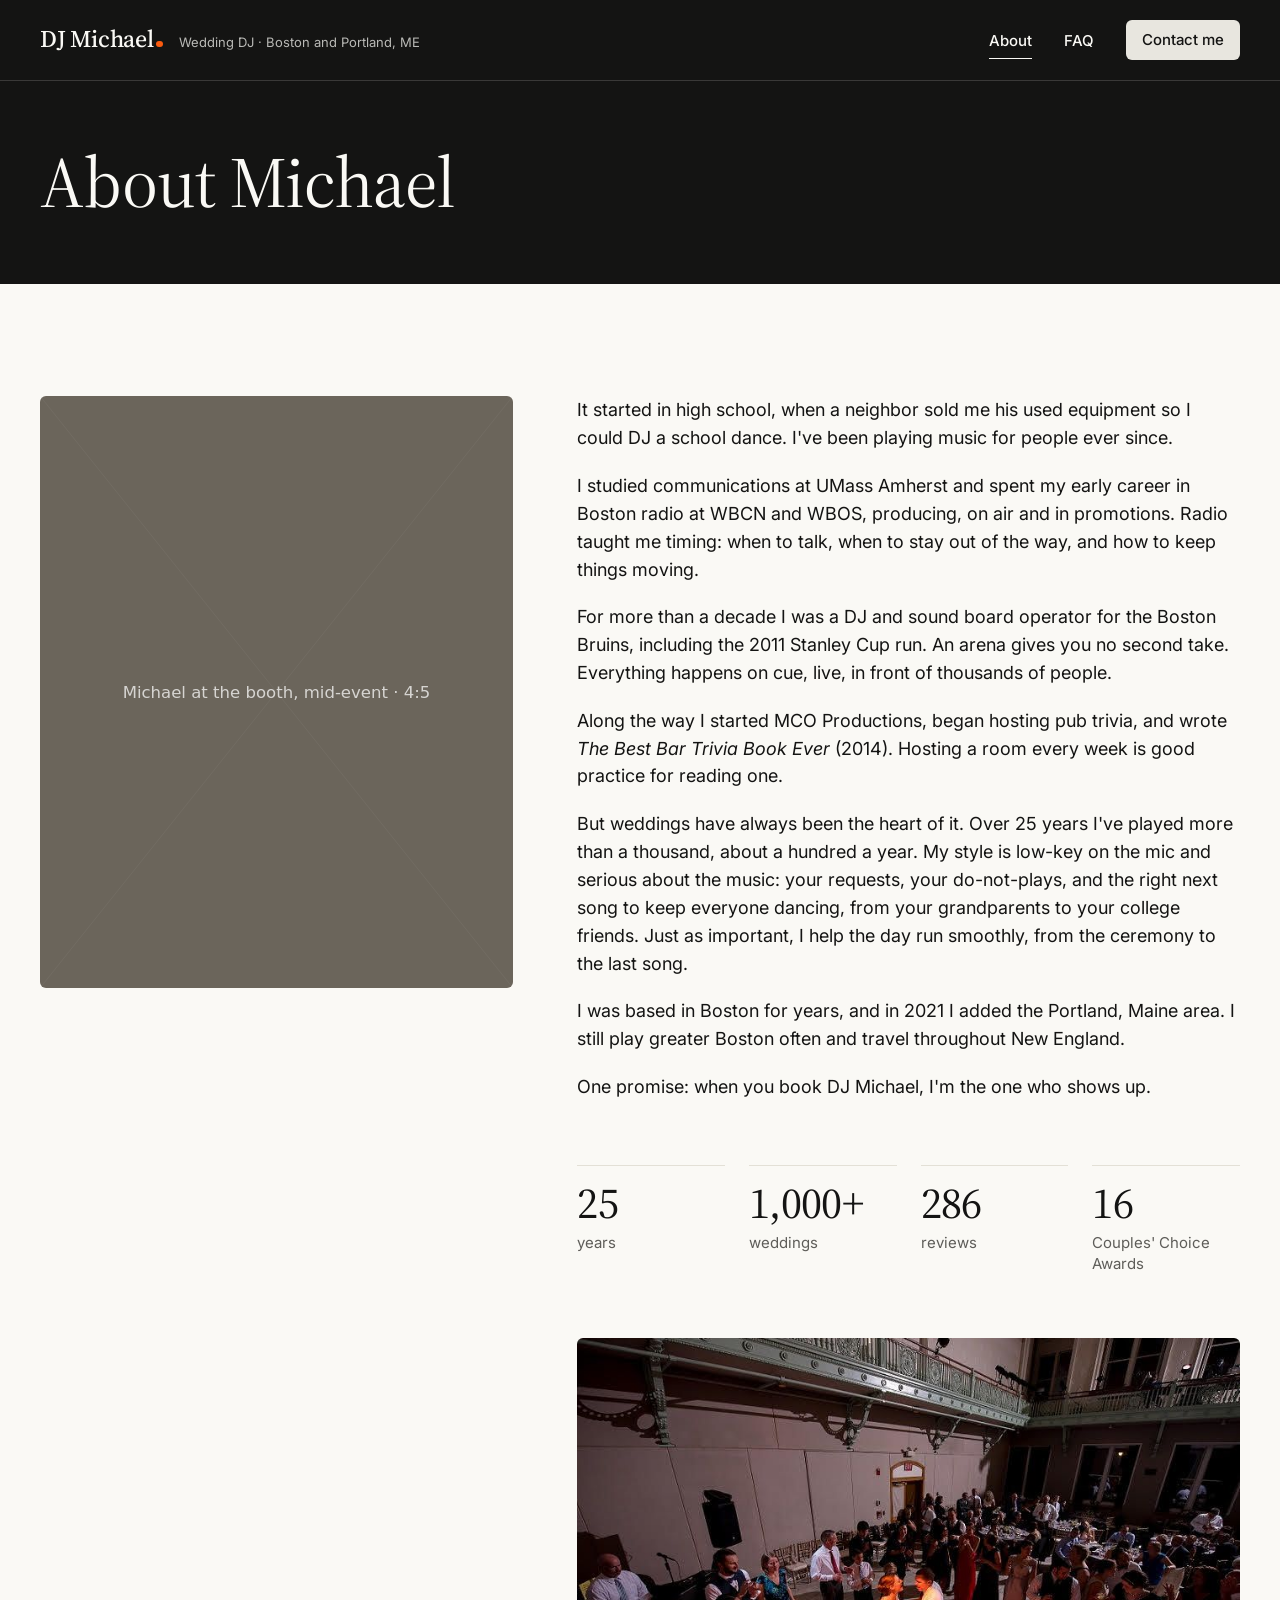
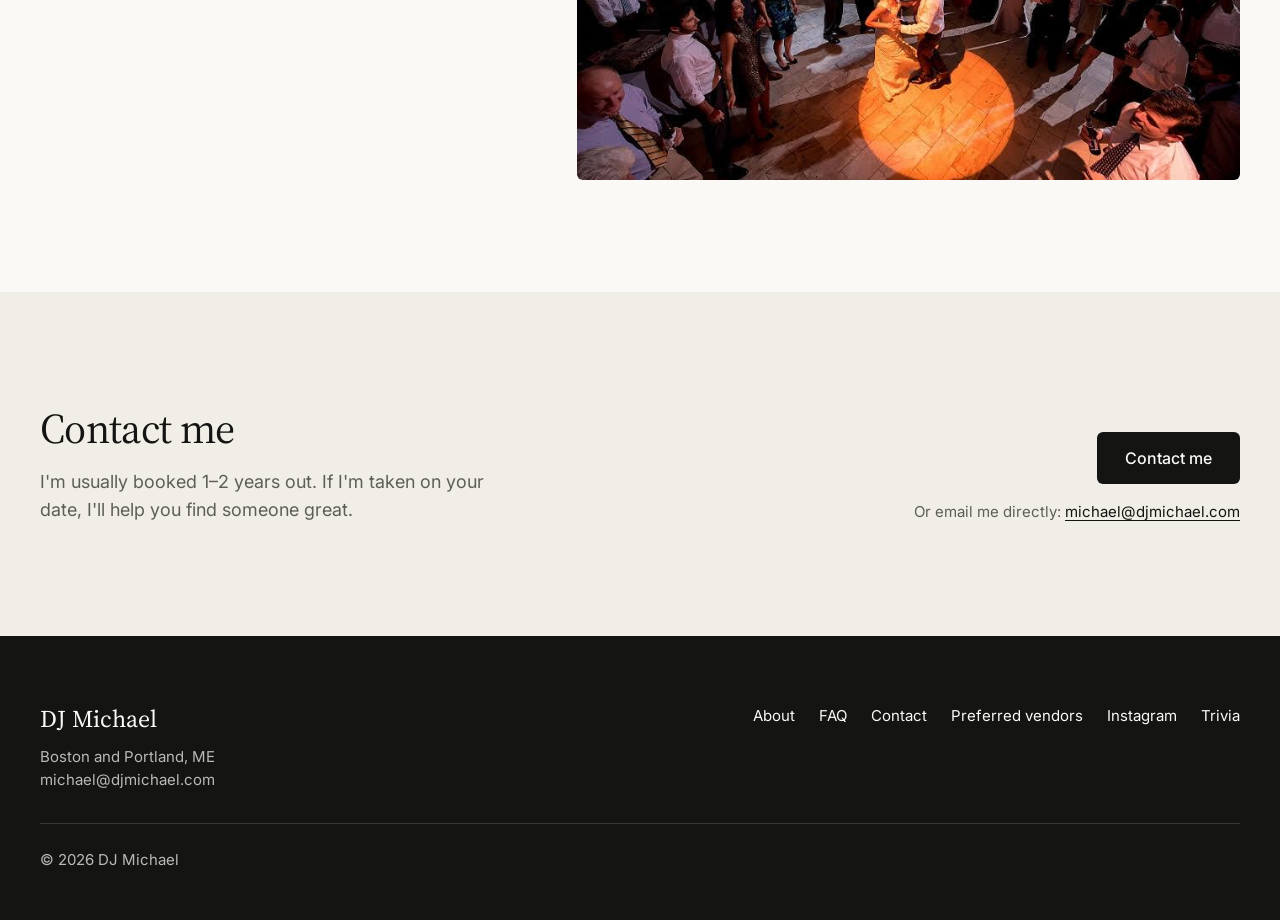
==== about.html @ bcf540a5 "Add About, FAQ, Contact and Vendors pages Built from the home page's header, footer and contact-bloc" ====
<!doctype html>
<html lang="en" data-type="a">
<head>
  <meta charset="utf-8">
  <meta name="viewport" content="width=device-width, initial-scale=1">
  <title>About Michael O'Neill | DJ Michael</title>
  <meta name="description" content="From a high school dance to the Bruins&#x27; Stanley Cup season to 1,000+ weddings: the story behind DJ Michael.">
  <link rel="canonical" href="https://djmichael.com/about">
  <meta property="og:type" content="website">
  <meta property="og:title" content="About Michael O&#x27;Neill | DJ Michael">
  <meta property="og:description" content="From a high school dance to the Bruins&#x27; Stanley Cup season to 1,000+ weddings: the story behind DJ Michael.">
  <meta property="og:url" content="https://djmichael.com/about">
  <meta name="theme-color" content="#141413">

  <!-- Fonts: both pairings load for the prototype. Phase 2 self-hosts only the winner. -->
  <link rel="preconnect" href="https://fonts.googleapis.com">
  <link rel="preconnect" href="https://fonts.gstatic.com" crossorigin>
  <link rel="stylesheet" href="https://fonts.googleapis.com/css2?family=Inter:wght@400;500;600&family=Source+Serif+4:opsz,wght@8..60,400;8..60,500&family=Newsreader:opsz,wght@6..72,400;6..72,500&family=Instrument+Sans:wght@400;500;600&display=swap">

  <link rel="stylesheet" href="assets/css/tokens.css">
  <link rel="stylesheet" href="assets/css/site.css">
  <script>document.documentElement.classList.add('js');</script>
  <script src="assets/js/site.js" defer></script>

  <!-- GA4: carry over in Phase 2.
  <script async src="https://www.googletagmanager.com/gtag/js?id=G-7Y08SVNRHQ"></script>
  <script>
    window.dataLayer = window.dataLayer || [];
    function gtag(){dataLayer.push(arguments);}
    gtag('js', new Date());
    gtag('config', 'G-7Y08SVNRHQ');
  </script>
  -->

</head>
<body>
  <a class="skip-link" href="#main">Skip to content</a>

  <!-- part: header -->
  <header class="site-header" data-part="header">
    <div class="site-header__inner container">
      <a class="wordmark" href="index.html">
        <span class="wordmark__name">DJ Michael</span>
        <span class="wordmark__tagline">Wedding DJ · Boston and Portland, ME</span>
      </a>

      <nav class="site-nav" id="site-menu" aria-label="Main">
        <ul class="site-nav__list">
          <li class="site-nav__item site-nav__item--mobile"><a class="site-nav__link" href="index.html">Home</a></li>
          <li class="site-nav__item"><a class="site-nav__link" href="about.html" aria-current="page">About</a></li>
          <li class="site-nav__item"><a class="site-nav__link" href="faq.html">FAQ</a></li>
        </ul>
        <div class="site-nav__extra">
          <a class="btn btn--primary btn--block" href="contact.html">Contact me</a>
          <a class="site-nav__email" href="mailto:michael@djmichael.com">michael@djmichael.com</a>
        </div>
      </nav>

      <a class="btn btn--primary btn--header site-header__cta" href="contact.html">Contact me</a>

      <button class="menu-toggle" type="button" aria-expanded="false" aria-controls="site-menu">
        <span class="visually-hidden">Menu</span>
        <svg class="menu-toggle__icon" width="24" height="24" viewBox="0 0 24 24" aria-hidden="true" focusable="false">
          <path class="menu-toggle__open" d="M3 7h18M3 12h18M3 17h18" />
          <path class="menu-toggle__close" d="M5 5l14 14M19 5L5 19" />
        </svg>
      </button>
    </div>
  </header>
  <!-- /part: header -->

  <main id="main">

    <!-- part: page-head -->
    <section class="page-head" data-part="page-head" aria-labelledby="page-title">
      <div class="container">
        <h1 class="page-head__title" id="page-title">About Michael</h1>
      </div>
    </section>
    <!-- /part: page-head -->

    <!-- part: about-bio -->
    <section class="section about-page" data-part="about-bio" aria-label="Biography">
      <div class="container">
        <figure class="about-page__lead">
          <!-- PLACEHOLDER: Michael working the booth, mid-event (photo coming from the client). -->
          <img class="about-page__img" src="assets/img/about-booth.svg" width="1600" height="2000" alt="Michael at the DJ booth during a wedding reception">
        </figure>
        <div class="prose about-page__bio">
          <p>It started in high school, when a neighbor sold me his used equipment so I could DJ a school dance. I've been playing music for people ever since.</p>
          <p>I studied communications at UMass Amherst and spent my early career in Boston radio at WBCN and WBOS, producing, on air and in promotions. Radio taught me timing: when to talk, when to stay out of the way, and how to keep things moving.</p>
          <p>For more than a decade I was a DJ and sound board operator for the Boston Bruins, including the 2011 Stanley Cup run. An arena gives you no second take. Everything happens on cue, live, in front of thousands of people.</p>
          <p>Along the way I started MCO Productions, began hosting pub trivia, and wrote <cite>The Best Bar Trivia Book Ever</cite> (2014). Hosting a room every week is good practice for reading one.</p>
          <p>But weddings have always been the heart of it. Over 25 years I've played more than a thousand, about a hundred a year. My style is low-key on the mic and serious about the music: your requests, your do-not-plays, and the right next song to keep everyone dancing, from your grandparents to your college friends. Just as important, I help the day run smoothly, from the ceremony to the last song.</p>
          <p>I was based in Boston for years, and in 2021 I added the Portland, Maine area. I still play greater Boston often and travel throughout New England.</p>
          <p>One promise: when you book DJ Michael, I'm the one who shows up.</p>
        </div>
        <dl class="stats about-page__stats">
          <div class="stats__item"><dt class="stats__label">years</dt><dd class="stats__value">25</dd></div>
          <div class="stats__item"><dt class="stats__label">weddings</dt><dd class="stats__value">1,000+</dd></div>
          <div class="stats__item"><dt class="stats__label">reviews</dt><dd class="stats__value">286</dd></div>
          <div class="stats__item"><dt class="stats__label">Couples' Choice Awards</dt><dd class="stats__value">16</dd></div>
        </dl>
        <figure class="about-page__support">
          <img class="about-page__img about-page__img--wide" src="assets/img/web/spotlight-dance-800.jpg" width="788" height="526" alt="A couple dancing in a spotlight, surrounded by guests" loading="lazy">
        </figure>
      </div>
    </section>
    <!-- /part: about-bio -->

    <!-- part: contact-cta (closing block on inner pages; links to /contact per spec) -->
    <section class="section contact-cta" data-part="contact-cta" aria-labelledby="contact-cta-title">
      <div class="contact-cta__inner container">
        <div>
          <h2 class="section__title contact-cta__title" id="contact-cta-title">Contact me</h2>
          <p class="contact-cta__note">I'm usually booked 1–2 years out. If I'm taken on your date, I'll help you find someone great.</p>
        </div>
        <div class="contact-cta__actions">
          <a class="btn btn--primary btn--large" href="contact.html">Contact me</a>
          <p class="contact-cta__email">Or email me directly: <a href="mailto:michael@djmichael.com">michael@djmichael.com</a></p>
        </div>
      </div>
    </section>
    <!-- /part: contact-cta -->

  </main>

  <!-- part: footer -->
  <footer class="site-footer" data-part="footer">
    <div class="site-footer__inner container">
      <div class="site-footer__brand">
        <p class="site-footer__name">DJ Michael</p>
        <p class="site-footer__meta">Boston and Portland, ME</p>
        <p class="site-footer__meta"><a href="mailto:michael@djmichael.com">michael@djmichael.com</a></p>
      </div>
      <nav class="site-footer__nav" aria-label="Footer">
        <ul class="site-footer__list">
          <li><a href="about.html">About</a></li>
          <li><a href="faq.html">FAQ</a></li>
          <li><a href="contact.html">Contact</a></li>
          <li><a href="vendors.html">Preferred vendors</a></li>
          <li><a href="https://www.instagram.com/djmichaelo/" target="_blank" rel="noopener">Instagram<span class="visually-hidden"> (opens in a new tab)</span></a></li>
          <li><a href="https://mcoproductions.com" target="_blank" rel="noopener">Trivia<span class="visually-hidden"> (opens in a new tab)</span></a></li>
        </ul>
      </nav>
      <p class="site-footer__copy">© <span data-year>2026</span> DJ Michael</p>
    </div>
  </footer>
  <!-- /part: footer -->
</body>
</html>
---- assets/css/tokens.css ----
/* ==========================================================================
   Design tokens — djmichael.com
   Everything visual that might change lives here as a custom property.
   Variant blocks at the bottom are driven by data-* attributes on <html>
   (see the dev switcher in site.js). Delete the losing variants once the
   direction is approved.
   ========================================================================== */

:root {
  /* Color ---------------------------------------------------------------- */
  --orange: #FA5B0F;          /* highlight only: hover underlines, small details, focus. Never a fill or text. */
  --black: #141413;           /* text, wordmark, footer */
  --white: #FFFFFF;           /* cards, form fields */
  --paper: #FAF9F5;           /* page background */
  --paper-2: #F0EEE6;         /* tinted band (contact block) */
  --gray-100: #E8E6DF;        /* light buttons on dark surfaces */
  --gray-200: #E3E0D6;        /* hairlines */
  --gray-500: #87867F;        /* form borders, non-text UI (3.6:1 on white) */
  --gray-700: #5E5D59;        /* secondary text (6:1 on paper) */
  --error: #B3261E;

  --text: var(--black);
  --text-muted: var(--gray-700);
  --rule: var(--gray-200);
  --focus: var(--orange);

  /* Type ----------------------------------------------------------------- */
  --font-display: "Source Serif 4", Georgia, "Times New Roman", serif;
  --font-text: "Inter", ui-sans-serif, system-ui, -apple-system, "Segoe UI", sans-serif;
  --display-weight: 400;
  --display-tracking: -0.015em;

  --fs-body: 1.125rem;        /* 18px */
  --lh-body: 1.55;
  --fs-small: 0.9375rem;      /* 15px */
  --fs-xsmall: 0.8125rem;     /* 13px floor */
  --fs-h1: clamp(2.5rem, 1.6rem + 3.6vw, 4.5rem);      /* 40 → 72 */
  --fs-hero: clamp(2.25rem, 1.2rem + 2.6vw, 3.75rem);  /* 36 → 60, sized to the banner */
  --fs-h2: clamp(1.75rem, 1.35rem + 1.6vw, 2.75rem);   /* 28 → 44 */
  --fs-h3: 1.375rem;          /* 22px */
  --fs-quote: clamp(1.25rem, 1.1rem + 0.5vw, 1.5rem);
  --fs-stat: clamp(2rem, 1.6rem + 1.4vw, 2.75rem);
  --lh-tight: 1.05;
  --lh-heading: 1.15;

  /* Space (8px grid) ----------------------------------------------------- */
  --s-1: 0.5rem;   /* 8 */
  --s-2: 1rem;     /* 16 */
  --s-3: 1.5rem;   /* 24 */
  --s-4: 2rem;     /* 32 */
  --s-5: 3rem;     /* 48 */
  --s-6: 4rem;     /* 64 */
  --s-7: 5rem;     /* 80 */
  --section-pad: clamp(4.5rem, 3rem + 5vw, 7.5rem);   /* 72 → 120 */
  --gutter: 1.5rem;
  --container: 75rem;         /* 1200px */
  --measure: 65ch;
  --header-h: 4.5rem;

  /* Shape ---------------------------------------------------------------- */
  --radius: 6px;
  --hairline: 1px solid var(--rule);

  /* Buttons (primary). Dark surfaces override these in site.css. -------- */
  --btn-bg: var(--black);
  --btn-fg: var(--paper);
  --btn-bg-hover: var(--black);
  --btn-fg-hover: var(--white);
}

@media (min-width: 64em) {
  :root {
    --gutter: 2.5rem;
    --header-h: 5rem;
  }
}

/* --------------------------------------------------------------------------
   Variant: type pairing
   -------------------------------------------------------------------------- */
:root[data-type="b"] {
  --font-display: "Newsreader", Georgia, "Times New Roman", serif;
  --font-text: "Instrument Sans", ui-sans-serif, system-ui, -apple-system, "Segoe UI", sans-serif;
  --display-weight: 400;
  --display-tracking: -0.02em;
}
---- assets/css/site.css ----
/* ==========================================================================
   djmichael.com — layout and components
   Depends on tokens.css. Sections map 1:1 to future template parts.
   ========================================================================== */

/* Base ------------------------------------------------------------------- */
*, *::before, *::after { box-sizing: border-box; }

html {
  -webkit-text-size-adjust: 100%;
  text-size-adjust: 100%;
  scroll-padding-top: calc(var(--header-h) + var(--s-2));
}

body {
  margin: 0;
  background: var(--paper);
  color: var(--text);
  font-family: var(--font-text);
  font-size: var(--fs-body);
  line-height: var(--lh-body);
  -webkit-font-smoothing: antialiased;
  overflow-x: clip;
}

body.is-menu-open { overflow: hidden; }

img, video, svg { display: block; max-width: 100%; }
img, video { height: auto; }

h1, h2, h3, p, ul, ol, dl, dd, figure, blockquote { margin: 0; }
ul, ol { padding: 0; list-style: none; }

a { color: inherit; text-decoration-thickness: 1px; text-underline-offset: 0.2em; }
a:hover { text-decoration-color: var(--orange); }

:focus-visible {
  outline: 2px solid var(--focus);
  outline-offset: 3px;
  border-radius: 2px;
}

@media (prefers-reduced-motion: reduce) {
  *, *::before, *::after { transition: none !important; animation: none !important; scroll-behavior: auto !important; }
}

.container {
  width: 100%;
  max-width: calc(var(--container) + var(--gutter) * 2);
  margin-inline: auto;
  padding-inline: var(--gutter);
}

.visually-hidden {
  position: absolute !important;
  width: 1px; height: 1px;
  padding: 0; margin: -1px;
  overflow: hidden; clip: rect(0 0 0 0);
  white-space: nowrap; border: 0;
}

.skip-link {
  position: absolute; left: var(--s-2); top: -100px; z-index: 100;
  padding: var(--s-1) var(--s-2);
  background: var(--black); color: var(--white);
  border-radius: var(--radius);
}
.skip-link:focus { top: var(--s-1); }

/* Type helpers ------------------------------------------------------------ */
.eyebrow {
  font-family: var(--font-text);
  font-size: var(--fs-xsmall);
  font-weight: 500;
  letter-spacing: 0.08em;
  text-transform: uppercase;
}

.section__title,
.hero__title {
  font-family: var(--font-display);
  font-weight: var(--display-weight);
  letter-spacing: var(--display-tracking);
  text-wrap: balance;
}

.section__title {
  font-size: var(--fs-h2);
  line-height: var(--lh-heading);
  margin-bottom: var(--s-5);
}

.link-arrow {
  font-weight: 500;
  text-decoration: none;
  border-bottom: 1px solid currentColor;
  padding-bottom: 2px;
  transition: border-color 0.15s;
}
.link-arrow::after { content: " →"; }
.link-arrow:hover { border-bottom-color: var(--orange); }

/* Buttons -----------------------------------------------------------------
   Orange is a highlight, not a fill: it shows as an underline on hover.
   Dark contexts (header, hero) swap the button tokens to light gray. */
.btn {
  display: inline-flex;
  align-items: center;
  justify-content: center;
  min-height: 44px;
  padding: 0.625rem 1.25rem;
  border: 0;
  border-radius: var(--radius);
  font: 500 var(--fs-small) / 1.2 var(--font-text);
  text-decoration: none;
  white-space: nowrap;
  cursor: pointer;
  transition: background-color 0.15s, color 0.15s, box-shadow 0.15s;
}

.btn--primary {
  background: var(--btn-bg);
  color: var(--btn-fg);
}
.btn--primary:hover {
  background: var(--btn-bg-hover);
  color: var(--btn-fg-hover);
  box-shadow: inset 0 -3px 0 var(--orange);
}

.btn--large { min-height: 52px; padding: 0.875rem 1.75rem; font-size: 1rem; }
.btn--block { display: flex; width: 100%; }
.btn--header { min-height: 40px; padding: 0.5rem 1rem; }

/* Dark surfaces ------------------------------------------------------------ */
.site-header,
.hero,
.page-head,
.site-footer {
  --text: var(--paper);
  --text-muted: rgb(250 249 245 / 0.72);
  --rule: rgb(250 249 245 / 0.16);
  --hairline: 1px solid var(--rule);
  --btn-bg: var(--gray-100);
  --btn-fg: var(--black);
  --btn-bg-hover: var(--white);
  --btn-fg-hover: var(--black);
  color: var(--text);
}

/* Header ------------------------------------------------------------------ */
.site-header {
  position: sticky;
  top: 0;
  z-index: 50;
  background: var(--black);
  border-bottom: var(--hairline);
}

.site-header__inner {
  display: flex;
  align-items: center;
  gap: var(--s-2);
  height: var(--header-h);
}

.wordmark {
  display: flex;
  align-items: baseline;
  gap: var(--s-2);
  margin-right: auto;
  text-decoration: none;
  min-width: 0;
}
.wordmark__name {
  font-family: var(--font-display);
  font-size: 1.5rem;
  font-weight: 500;
  letter-spacing: -0.01em;
  line-height: 1;
  white-space: nowrap;
}
.wordmark__name::after {
  content: "";
  display: inline-block;
  width: 0.28em; height: 0.28em;
  margin-left: 0.12em;
  background: var(--orange);
  border-radius: 50%;
}
.wordmark__tagline {
  display: none;
  font-size: var(--fs-xsmall);
  color: var(--text-muted);
  white-space: nowrap;
}

.site-nav__list { display: flex; gap: var(--s-4); }
.site-nav__link {
  font-size: var(--fs-small);
  font-weight: 500;
  text-decoration: none;
  padding-block: var(--s-1);
  border-bottom: 1px solid transparent;
}
.site-nav__link:hover { border-bottom-color: var(--orange); }
.site-nav__link[aria-current="page"] { border-bottom-color: currentColor; }

.menu-toggle {
  display: inline-grid;
  place-items: center;
  width: 44px; height: 44px;
  margin-right: -10px;
  padding: 0;
  background: none; border: 0;
  color: var(--text);
  cursor: pointer;
}
.menu-toggle__icon { fill: none; stroke: currentColor; stroke-width: 1.75; stroke-linecap: round; }
.menu-toggle__close { display: none; }
.menu-toggle[aria-expanded="true"] .menu-toggle__open { display: none; }
.menu-toggle[aria-expanded="true"] .menu-toggle__close { display: block; }

/* Mobile: nav is a full-screen panel opened by the toggle */
@media (max-width: 47.99em) {
  .site-nav {
    position: fixed;
    inset: var(--header-h) 0 0 0;
    padding: var(--s-2) var(--gutter) var(--s-5);
    background: var(--black);
    overflow-y: auto;
    display: none;
  }
  .site-nav.is-open { display: block; }
  .site-nav__list { flex-direction: column; gap: 0; }
  .site-nav__link {
    display: block;
    padding-block: var(--s-2);
    border-bottom: var(--hairline);
    font-family: var(--font-display);
    font-size: 1.75rem;
    font-weight: var(--display-weight);
  }
  .site-nav__extra { margin-top: var(--s-4); display: grid; gap: var(--s-3); text-align: center; }
  .site-nav__extra .btn { min-height: 52px; font-size: 1rem; }
  .site-nav__email { font-size: var(--fs-small); color: var(--text-muted); }

  /* The open menu carries its own full-width CTA, as in the wireframe. */
  body.is-menu-open .site-header__cta { display: none; }

  /* Without JS there is no toggle; show the CTA only. */
  html:not(.js) .menu-toggle { display: none; }
}

@media (max-width: 22.4em) {
  .wordmark__name { font-size: 1.3rem; }
  .btn--header { padding-inline: 0.75rem; }
}

@media (min-width: 48em) {
  .menu-toggle { display: none; }
  .site-nav { display: block; }
  .site-nav__item--mobile, .site-nav__extra { display: none; }
  .site-header__inner { gap: var(--s-4); }
}

@media (min-width: 64em) {
  .wordmark__tagline { display: inline; }
}

/* Sections ---------------------------------------------------------------- */
.section { padding-block: var(--section-pad); }
.section--rule { padding-top: 0; }
.section--rule > .container::before {
  content: "";
  display: block;
  border-top: var(--hairline);
  margin-bottom: var(--section-pad);
}

/* Accent rule: hairline with a short orange segment on top (steps, quotes) */
.accent-rule,
.quote,
.steps__item {
  position: relative;
  border-top: var(--hairline);
  padding-top: var(--s-3);
}
.accent-rule::before,
.quote::before,
.steps__item::before {
  content: "";
  position: absolute;
  top: -1px; left: 0;
  width: 2rem;
  border-top: 2px solid var(--orange);
}

/* Hero --------------------------------------------------------------------
   The art is a 1920×600 banner, darkened on the left to hold text.
   Mobile: image cropped to the couple, text below on black.
   48em+: text over the image's dark left side; the band keeps the art's
   aspect ratio (with a floor for the text) so the proof strip stays above
   the fold. */
.hero { position: relative; background: var(--black); }
.hero__media { position: relative; overflow: hidden; aspect-ratio: 16 / 9; }
.hero__img, .hero__video {
  position: absolute;
  inset: 0;
  width: 100%;
  height: 100%;
  object-fit: cover;
  object-position: 58% 50%; /* the couple sits just right of center */
}
.hero__content { padding-block: var(--s-4) var(--s-5); }
.hero__eyebrow { margin-bottom: var(--s-2); color: var(--text-muted); }
.hero__title {
  font-size: var(--fs-hero);
  line-height: var(--lh-tight);
}
.hero__subhead {
  margin-top: var(--s-2);
  font-size: clamp(1.0625rem, 0.95rem + 0.4vw, 1.3125rem);
  line-height: 1.45;
  max-width: 34ch;
  color: rgb(250 249 245 / 0.88);
}
.hero__cta { margin-top: var(--s-3); }

@media (min-width: 48em) {
  .hero {
    display: grid;
    /* 31.25vw = the art's 600/1920 ratio; floor for the text, cap for wide screens */
    min-height: clamp(21rem, 31.25vw, 42rem);
  }
  .hero > * { grid-area: 1 / 1; }
  .hero__media { aspect-ratio: auto; }
  /* Anchor left: when the band is cropped, the couple slides right, away from the text */
  .hero__img, .hero__video { object-position: 0% 50%; }
  .hero__content {
    position: relative;
    display: flex;
    align-items: center;
    padding-block: var(--s-4);
  }
  .hero__text { max-width: min(44%, 36rem); }
  .hero__cta { margin-top: var(--s-4); }
}

/* Proof strip --------------------------------------------------------------- */
.proof { border-bottom: var(--hairline); background: var(--paper); }
.proof__list {
  display: grid;
  grid-template-columns: repeat(2, minmax(0, 1fr));
}
.proof__item { border-bottom: var(--hairline); }
.proof__item:nth-child(odd) { border-right: var(--hairline); }
.proof__item--award { grid-column: 1 / -1; border-right: 0 !important; border-bottom: 0; }

.proof__link {
  display: flex;
  flex-direction: column;
  gap: 2px;
  height: 100%;
  padding: var(--s-3) var(--s-2);
  text-decoration: none;
  text-align: center;
  align-items: center;
}
a.proof__link { transition: background-color 0.15s; }
a.proof__link:hover { background: var(--white); }
a.proof__link:hover .proof__platform { text-decoration: underline; text-decoration-color: var(--orange); }
.proof__link:focus-visible { outline-offset: -3px; }

.proof__rating {
  font-family: var(--font-display);
  font-size: clamp(1.75rem, 1rem + 1.6vw, 2.5rem);
  font-weight: var(--display-weight);
  letter-spacing: var(--display-tracking);
  line-height: 1.1;
}
.proof__count { font-size: var(--fs-small); }
.proof__platform {
  display: inline-flex;
  align-items: center;
  gap: 4px;
  font-size: var(--fs-xsmall);
  color: var(--text-muted);
  letter-spacing: 0.06em;
  text-transform: uppercase;
  font-weight: 500;
  white-space: nowrap;
  margin-top: var(--s-1);
}
.icon--external { fill: none; stroke: currentColor; stroke-width: 1.5; stroke-linecap: round; }

@media (min-width: 48em) {
  .proof__list { grid-template-columns: repeat(5, minmax(0, 1fr)); }
  .proof__platform { letter-spacing: 0.02em; }
  .proof__item { border-bottom: 0; border-right: var(--hairline); }
  .proof__item:last-child { border-right: 0; }
  .proof__item--award { grid-column: auto; }
  .proof__link { padding: var(--s-4) var(--s-2); }
}
@media (min-width: 64em) {
  .proof__platform { letter-spacing: 0.06em; }
}

/* Testimonials ------------------------------------------------------------ */
.testimonials__list {
  display: grid;
  gap: var(--s-5);
}
.quote { height: 100%; display: flex; flex-direction: column; gap: var(--s-3); }
.quote__text {
  font-family: var(--font-display);
  font-size: var(--fs-quote);
  line-height: 1.4;
  font-weight: var(--display-weight);
}
.quote__text p::before { content: "\201C"; }
.quote__text p::after { content: "\201D"; }
.quote__cite { margin-top: auto; font-size: var(--fs-small); color: var(--text-muted); }
.quote__name { color: var(--text); font-weight: 500; }

@media (min-width: 64em) {
  .testimonials__list { grid-template-columns: repeat(3, minmax(0, 1fr)); gap: var(--s-5); }
}

/* Gallery ----------------------------------------------------------------- */
.gallery__grid {
  display: grid;
  grid-template-columns: repeat(2, minmax(0, 1fr));
  gap: var(--s-1);
}
.gallery__link {
  position: relative;
  display: block;
  aspect-ratio: 1;
  overflow: hidden;
  border-radius: var(--radius);
  background: var(--gray-200);
}
.gallery__img {
  width: 100%;
  height: 100%;
  object-fit: cover;
  transition: transform 0.4s ease;
}
.gallery__link:hover .gallery__img { transform: scale(1.03); }
.gallery__play {
  position: absolute;
  left: var(--s-2); bottom: var(--s-2);
  display: grid; place-items: center;
  width: 48px; height: 48px;
  border-radius: 50%;
  background: var(--paper);
  color: var(--black);
  transition: background-color 0.15s;
}
.gallery__play svg { fill: currentColor; margin-left: 2px; }
.gallery__link:hover .gallery__play { box-shadow: 0 0 0 2px var(--orange); }
.gallery__item--more { display: none; } /* slideshow only */
.gallery__all { margin-top: var(--s-3); }
.gallery__all-btn { background: none; border: 0; padding: 0 0 2px; font: inherit; font-weight: 500; color: inherit; cursor: pointer; }
.gallery__caption {
  margin-top: var(--s-3);
  font-size: var(--fs-small);
  color: var(--text-muted);
}
.gallery__caption a { color: var(--text); }

@media (min-width: 48em) {
  .gallery__grid { grid-template-columns: repeat(4, minmax(0, 1fr)); gap: var(--s-2); }
}

/* About (short) ------------------------------------------------------------ */
.about-short__inner {
  display: grid;
  gap: var(--s-5);
}
.about-short__img {
  width: 100%;
  aspect-ratio: 4 / 5;
  object-fit: cover;
  border-radius: var(--radius);
}
.about-short__body .section__title { margin-bottom: var(--s-3); }
.about-short__text { max-width: var(--measure); }
.about-short__body .link-arrow { display: inline-block; margin-top: var(--s-4); }

.stats {
  display: grid;
  grid-template-columns: repeat(2, minmax(0, 1fr));
  gap: var(--s-3) var(--s-3);
  margin-top: var(--s-5);
}
.stats__item {
  display: flex;
  flex-direction: column-reverse;
  justify-content: flex-end;
  gap: var(--s-1);
  border-top: var(--hairline);
  padding-top: var(--s-2);
}
.stats__value {
  font-family: var(--font-display);
  font-size: var(--fs-stat);
  font-weight: var(--display-weight);
  letter-spacing: var(--display-tracking);
  line-height: 1;
}
.stats__label { font-size: var(--fs-small); color: var(--text-muted); line-height: 1.35; }

@media (min-width: 48em) {
  .about-short__inner { grid-template-columns: minmax(0, 5fr) minmax(0, 7fr); gap: var(--s-6); align-items: center; }
  .stats { grid-template-columns: repeat(4, minmax(0, 1fr)); }
}

/* How it works ------------------------------------------------------------ */
.steps__list {
  display: grid;
  gap: var(--s-4);
  counter-reset: none;
}
.steps__item { display: grid; gap: var(--s-1); align-content: start; }
.steps__number {
  font-family: var(--font-display);
  font-size: var(--fs-h3);
  line-height: 1;
  color: var(--text-muted);
  margin-bottom: var(--s-2);
}
.steps__title { font-size: var(--fs-body); font-weight: 600; line-height: 1.3; }
.steps__text { color: var(--text-muted); max-width: 32ch; }

@media (min-width: 48em) {
  .steps__list { grid-template-columns: repeat(2, minmax(0, 1fr)); gap: var(--s-5) var(--s-4); }
}
@media (min-width: 64em) {
  .steps__list { grid-template-columns: repeat(4, minmax(0, 1fr)); }
}

/* Services ---------------------------------------------------------------- */
.services__list {
  display: grid;
  gap: var(--s-5);
}
.service__img {
  width: 100%;
  aspect-ratio: 3 / 2;
  object-fit: cover;
  border-radius: var(--radius);
  margin-bottom: var(--s-3);
}
.service__title {
  font-family: var(--font-display);
  font-size: var(--fs-h3);
  font-weight: var(--display-weight);
  line-height: 1.25;
  margin-bottom: var(--s-1);
}
.service__text { color: var(--text-muted); font-size: 1rem; }
.services__more { margin-top: var(--s-5); }

@media (min-width: 48em) {
  .services__list { grid-template-columns: repeat(2, minmax(0, 1fr)); gap: var(--s-5) var(--s-4); }
}
@media (min-width: 64em) {
  .services__list { grid-template-columns: repeat(4, minmax(0, 1fr)); }
}

/* Contact block ------------------------------------------------------------ */
.contact-block { background: var(--paper-2); }
.contact-block__inner {
  display: grid;
  gap: var(--s-5);
}
.contact-block__aside {
  font-size: 1rem;
  border-top: 1px solid var(--gray-500);
  padding-top: var(--s-3);
  align-self: start;
}
.contact-block__label { color: var(--text-muted); font-size: var(--fs-small); }
.contact-block__email {
  font-family: var(--font-display);
  font-size: clamp(1.25rem, 1.1rem + 0.5vw, 1.5rem);
  margin-top: var(--s-1);
  overflow-wrap: anywhere;
}
.contact-block__instagram { margin-top: var(--s-2); }
.contact-block__note {
  margin-top: var(--s-4);
  color: var(--text-muted);
  font-size: var(--fs-small);
  max-width: 34ch;
}

@media (min-width: 64em) {
  .contact-block__inner { grid-template-columns: minmax(0, 8fr) minmax(0, 4fr); gap: var(--s-7); }
  .contact-block__aside { margin-top: calc(var(--fs-h2) * 1.15 + var(--s-5)); }
}

/* Form */
.contact-form__grid {
  display: grid;
  gap: var(--s-3);
}
.field { display: grid; gap: 6px; align-content: start; }
.field__label { font-size: var(--fs-small); font-weight: 500; }
.field__optional { font-weight: 400; color: var(--text-muted); }
.field__input {
  width: 100%;
  min-height: 48px;
  padding: 0.625rem 0.875rem;
  font: 400 1rem / 1.4 var(--font-text);
  color: var(--text);
  background: var(--white);
  border: 1px solid var(--gray-500);
  border-radius: var(--radius);
  appearance: none;
}
.field__input:focus-visible { outline-offset: 0; border-color: var(--black); }
.field__select {
  padding-right: 2.5rem;
  background-image: url("data:image/svg+xml,%3Csvg xmlns='http://www.w3.org/2000/svg' width='12' height='8' viewBox='0 0 12 8'%3E%3Cpath d='M1 1.5l5 5 5-5' fill='none' stroke='%23141413' stroke-width='1.5'/%3E%3C/svg%3E");
  background-repeat: no-repeat;
  background-position: right 0.875rem center;
}
.field__textarea { min-height: 8rem; resize: vertical; }
.field__input[aria-invalid="true"] { border-color: var(--error); box-shadow: inset 0 0 0 1px var(--error); }
.field__error { font-size: var(--fs-small); color: var(--error); }
.field--hp { position: absolute; left: -10000px; width: 1px; height: 1px; overflow: hidden; }

.contact-form { position: relative; }
.contact-form__actions { margin-top: var(--s-4); }
.contact-form__error { margin-top: var(--s-2); color: var(--error); font-size: var(--fs-small); }
.contact-form__success {
  padding: var(--s-4) 0;
  border-top: 2px solid var(--orange);
  font-family: var(--font-display);
  font-size: var(--fs-h3);
}
.contact-form__success:focus { outline: none; }

@media (min-width: 40em) {
  .contact-form__grid { grid-template-columns: repeat(2, minmax(0, 1fr)); gap: var(--s-3) var(--s-3); }
  .field--full { grid-column: 1 / -1; }
}

/* Inner pages ------------------------------------------------------------- */
.page-head {
  background: var(--black);
  padding-block: var(--s-6) var(--s-6);
}
.page-head__title {
  font-family: var(--font-display);
  font-weight: var(--display-weight);
  letter-spacing: var(--display-tracking);
  font-size: var(--fs-h1);
  line-height: var(--lh-tight);
  text-wrap: balance;
  max-width: 18ch;
}
.page-head__intro {
  margin-top: var(--s-3);
  max-width: 44ch;
  font-size: clamp(1.0625rem, 0.95rem + 0.4vw, 1.3125rem);
  color: rgb(250 249 245 / 0.88);
}

.prose { max-width: var(--measure); }
.prose p + p { margin-top: 1.1em; }

/* About page */
.about-page .container > * + * { margin-top: var(--s-6); }
.about-page__lead,
.about-page__support { max-width: var(--measure); }
.about-page__img {
  width: 100%;
  aspect-ratio: 3 / 2;
  object-fit: cover;
  border-radius: var(--radius);
}
.about-page .stats { max-width: var(--measure); }

@media (min-width: 64em) {
  .about-page .container {
    display: grid;
    grid-template-columns: minmax(0, 5fr) minmax(0, 7fr);
    column-gap: var(--s-6);
    align-items: start;
  }
  .about-page .container > * + * { margin-top: 0; }
  .about-page__lead {
    grid-row: 1 / span 3;
    position: sticky;
    top: calc(var(--header-h) + var(--s-4));
  }
  .about-page__lead .about-page__img { aspect-ratio: 4 / 5; }
  .about-page__bio, .about-page__stats, .about-page__support { grid-column: 2; }
  .about-page__stats, .about-page__support { margin-top: var(--s-6) !important; }
}

/* FAQ */
.faq__list { max-width: var(--measure); border-top: var(--hairline); }
.faq__item { border-bottom: var(--hairline); }
.faq__question {
  display: flex;
  justify-content: space-between;
  align-items: baseline;
  gap: var(--s-3);
  padding-block: var(--s-3);
  font-family: var(--font-display);
  font-size: var(--fs-h3);
  line-height: 1.3;
  cursor: pointer;
  list-style: none;
}
.faq__question::-webkit-details-marker { display: none; }
.faq__question::after {
  content: "+";
  flex: none;
  font-family: var(--font-text);
  font-size: 1.5rem;
  line-height: 1;
  color: var(--text-muted);
  transition: transform 0.2s;
}
.faq__item[open] > .faq__question::after { transform: rotate(45deg); }
.faq__question:hover { text-decoration: underline; text-decoration-color: var(--orange); text-decoration-thickness: 1px; text-underline-offset: 0.2em; }
.faq__answer { padding-bottom: var(--s-3); color: var(--text-muted); max-width: 60ch; }

/* Vendors */
.vendors__list { display: grid; gap: var(--s-5) var(--s-4); }
.vendor { border-top: var(--hairline); padding-top: var(--s-3); }
.vendor__category {
  font-size: var(--fs-xsmall);
  font-weight: 500;
  letter-spacing: 0.08em;
  text-transform: uppercase;
  color: var(--text-muted);
}
.vendor__name {
  margin-top: var(--s-1);
  font-family: var(--font-display);
  font-weight: var(--display-weight);
  font-size: var(--fs-h3);
  line-height: 1.25;
}
.vendor__place { color: var(--text-muted); font-size: var(--fs-small); }
.vendor__link { display: inline-block; margin-top: var(--s-2); font-size: var(--fs-small); overflow-wrap: anywhere; }
@media (min-width: 48em) { .vendors__list { grid-template-columns: repeat(2, minmax(0, 1fr)); } }
@media (min-width: 64em) { .vendors__list { grid-template-columns: repeat(3, minmax(0, 1fr)); } }

/* Closing CTA on inner pages */
.contact-cta { background: var(--paper-2); }
.contact-cta__inner { display: grid; gap: var(--s-4); align-items: end; }
.contact-cta__title { margin-bottom: var(--s-2); }
.contact-cta__note { color: var(--text-muted); max-width: 44ch; }
.contact-cta__email { margin-top: var(--s-2); font-size: var(--fs-small); color: var(--text-muted); }
.contact-cta__email a { color: var(--text); }
@media (min-width: 48em) {
  .contact-cta__inner { grid-template-columns: minmax(0, 1fr) auto; }
  .contact-cta__actions { text-align: right; }
}

/* Contact page: the page head carries the heading, so the aside aligns to the top */
@media (min-width: 64em) {
  .contact-block--page .contact-block__aside { margin-top: 0; }
}

/* Footer ------------------------------------------------------------------ */
.site-footer {
  background: var(--black);
  color: var(--paper);
  padding-block: var(--s-6) var(--s-5);
  font-size: var(--fs-small);
}
.site-footer a { color: inherit; text-decoration: none; }
.site-footer a:hover { text-decoration: underline; text-decoration-color: var(--orange); }
.site-footer__inner { display: grid; gap: var(--s-4); }
.site-footer__name {
  font-family: var(--font-display);
  font-size: 1.5rem;
  margin-bottom: var(--s-1);
}
.site-footer__meta { color: rgb(250 249 245 / 0.72); }
.site-footer__list { display: flex; flex-wrap: wrap; gap: var(--s-1) var(--s-3); }
.site-footer__list a { display: inline-block; padding-block: 4px; }
.site-footer__copy {
  color: rgb(250 249 245 / 0.72);
  border-top: 1px solid rgb(250 249 245 / 0.16);
  padding-top: var(--s-3);
}

@media (min-width: 48em) {
  .site-footer__inner { grid-template-columns: 1fr auto; align-items: start; }
  .site-footer__copy { grid-column: 1 / -1; }
}

/* Slideshow ----------------------------------------------------------------
   Native <dialog> + a CSS scroll-snap track: swipe and momentum come from the
   browser, JS only adds buttons, keys, the counter and video pausing. */
.slideshow {
  width: 100%;
  max-width: 100%;
  height: 100%;
  max-height: 100%;
  margin: 0;
  padding: 0;
  border: 0;
  background: var(--black);
  color: var(--paper);
  overflow: hidden;
}
.slideshow::backdrop { background: var(--black); }
.slideshow__track {
  display: flex;
  height: 100%;
  overflow-x: auto;
  overflow-y: hidden;
  scroll-snap-type: x mandatory;
  overscroll-behavior: contain;
  scrollbar-width: none;
}
.slideshow__track::-webkit-scrollbar { display: none; }
.slideshow__slide {
  flex: 0 0 100%;
  display: grid;
  grid-template: minmax(0, 1fr) / minmax(0, 1fr);
  place-items: center;
  height: 100%;
  padding: var(--s-7) var(--s-2);
  scroll-snap-align: center;
  scroll-snap-stop: always;
}
.slideshow__media {
  max-width: min(100%, 90rem);
  max-height: 100%;
  width: auto;
  height: auto;
  border-radius: var(--radius);
  background: #000;
}
.slideshow__count {
  position: absolute;
  top: var(--s-2);
  left: 50%;
  transform: translateX(-50%);
  line-height: 48px;
  font-size: var(--fs-small);
  color: rgb(250 249 245 / 0.72);
  font-variant-numeric: tabular-nums;
}
.slideshow__btn {
  position: absolute;
  display: grid; place-items: center;
  width: 48px; height: 48px;
  padding: 0;
  border: 1px solid rgb(250 249 245 / 0.3);
  border-radius: 50%;
  background: var(--black);
  color: var(--paper);
  cursor: pointer;
}
.slideshow__btn svg { fill: none; stroke: currentColor; stroke-width: 1.75; stroke-linecap: round; stroke-linejoin: round; }
.slideshow__btn:hover { border-color: var(--orange); }
.slideshow__btn--close { top: var(--s-2); right: var(--s-2); }
.slideshow__btn--prev, .slideshow__btn--next { top: 50%; transform: translateY(-50%); }
.slideshow__btn--prev { left: var(--s-2); }
.slideshow__btn--next { right: var(--s-2); }

@media (max-width: 47.99em) {
  /* Swipe is the main control on phones; keep the arrows out of the image. */
  .slideshow__btn--prev, .slideshow__btn--next { top: auto; bottom: var(--s-2); transform: none; }
  .slideshow__slide { padding-inline: 0; }
  .slideshow__media { border-radius: 0; }
}

/* Dev switcher (only rendered with ?dev=1) -------------------------------- */
.dev-switcher {
  position: fixed;
  right: 12px; bottom: 12px;
  z-index: 200;
  display: grid;
  gap: 8px;
  padding: 12px;
  background: var(--white);
  border: 1px solid var(--black);
  border-radius: var(--radius);
  font: 500 13px / 1.3 ui-sans-serif, system-ui, sans-serif;
  color: var(--black);
}
.dev-switcher__row { display: flex; align-items: center; gap: 6px; }
.dev-switcher__label { width: 52px; color: var(--gray-700); }
.dev-switcher button {
  padding: 4px 8px;
  border: 1px solid var(--gray-500);
  border-radius: 4px;
  background: var(--white);
  font: inherit;
  cursor: pointer;
}
.dev-switcher button[aria-pressed="true"] { background: var(--black); color: var(--white); border-color: var(--black); }
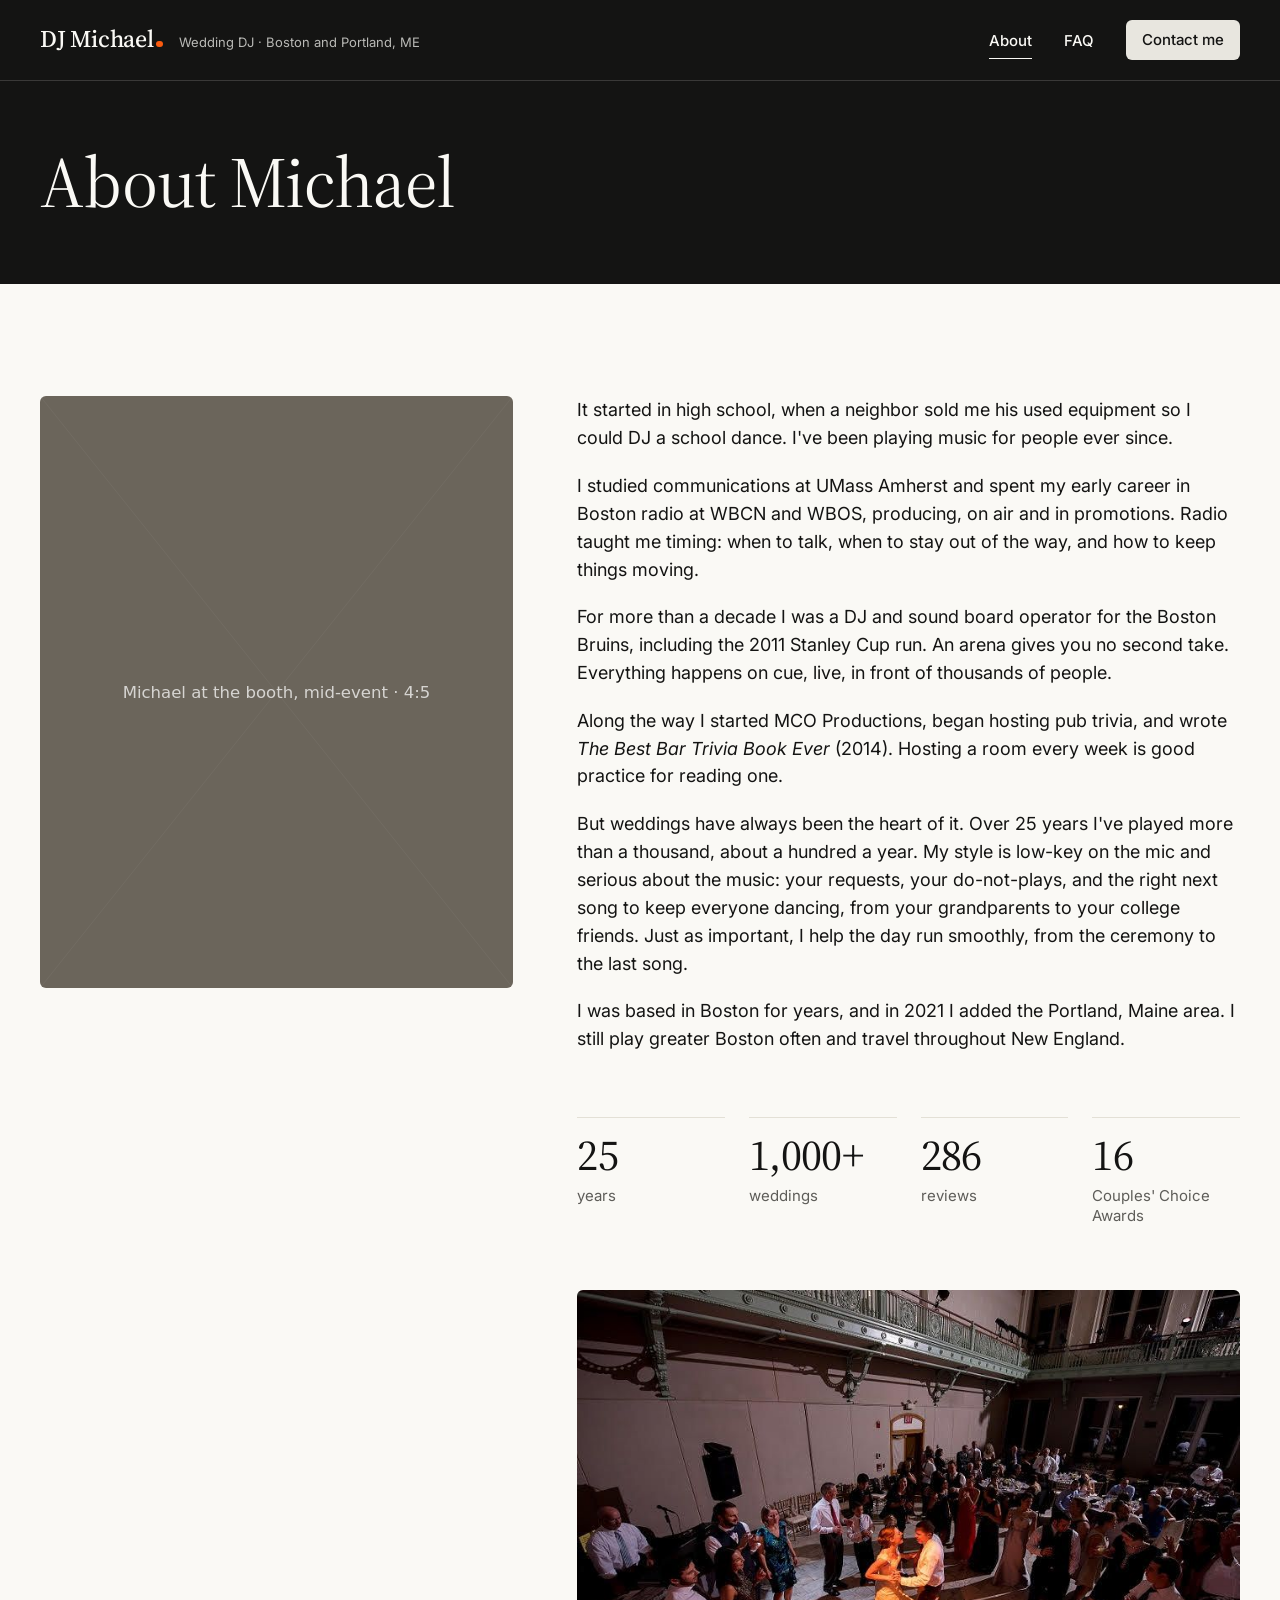
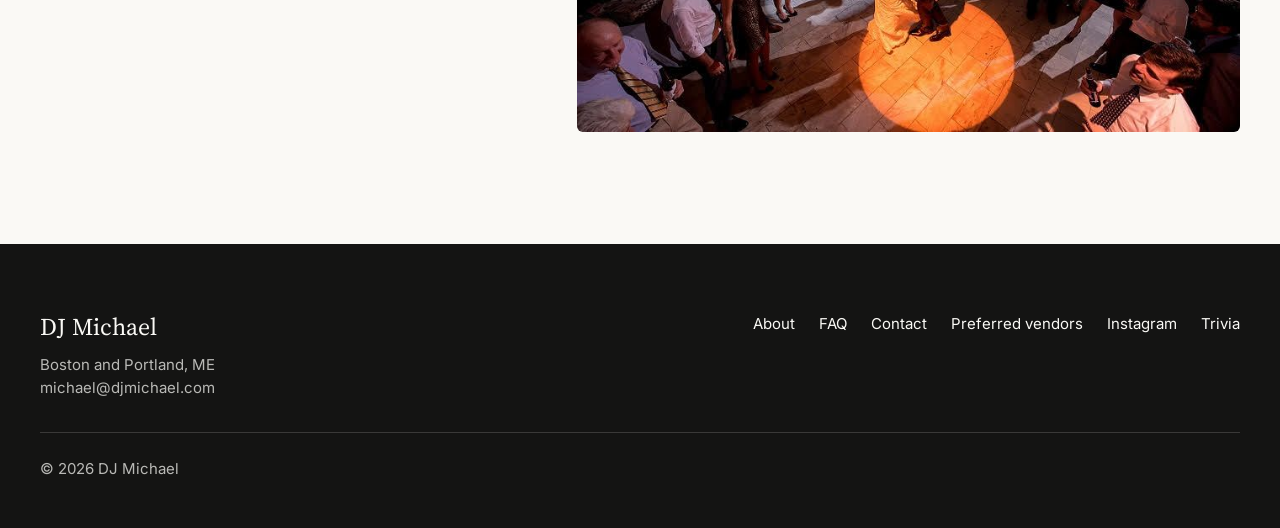
==== commit 9c644c28: "Trim About page, rename How it works, drop photographer credit - About: remove the closing contact b" ====
--- a/about.html
+++ b/about.html
@@ -93,7 +93,6 @@
           <p>Along the way I started MCO Productions, began hosting pub trivia, and wrote <cite>The Best Bar Trivia Book Ever</cite> (2014). Hosting a room every week is good practice for reading one.</p>
           <p>But weddings have always been the heart of it. Over 25 years I've played more than a thousand, about a hundred a year. My style is low-key on the mic and serious about the music: your requests, your do-not-plays, and the right next song to keep everyone dancing, from your grandparents to your college friends. Just as important, I help the day run smoothly, from the ceremony to the last song.</p>
           <p>I was based in Boston for years, and in 2021 I added the Portland, Maine area. I still play greater Boston often and travel throughout New England.</p>
-          <p>One promise: when you book DJ Michael, I'm the one who shows up.</p>
         </div>
         <dl class="stats about-page__stats">
           <div class="stats__item"><dt class="stats__label">years</dt><dd class="stats__value">25</dd></div>
@@ -108,20 +107,6 @@
     </section>
     <!-- /part: about-bio -->
 
-    <!-- part: contact-cta (closing block on inner pages; links to /contact per spec) -->
-    <section class="section contact-cta" data-part="contact-cta" aria-labelledby="contact-cta-title">
-      <div class="contact-cta__inner container">
-        <div>
-          <h2 class="section__title contact-cta__title" id="contact-cta-title">Contact me</h2>
-          <p class="contact-cta__note">I'm usually booked 1–2 years out. If I'm taken on your date, I'll help you find someone great.</p>
-        </div>
-        <div class="contact-cta__actions">
-          <a class="btn btn--primary btn--large" href="contact.html">Contact me</a>
-          <p class="contact-cta__email">Or email me directly: <a href="mailto:michael@djmichael.com">michael@djmichael.com</a></p>
-        </div>
-      </div>
-    </section>
-    <!-- /part: contact-cta -->
 
   </main>
 
